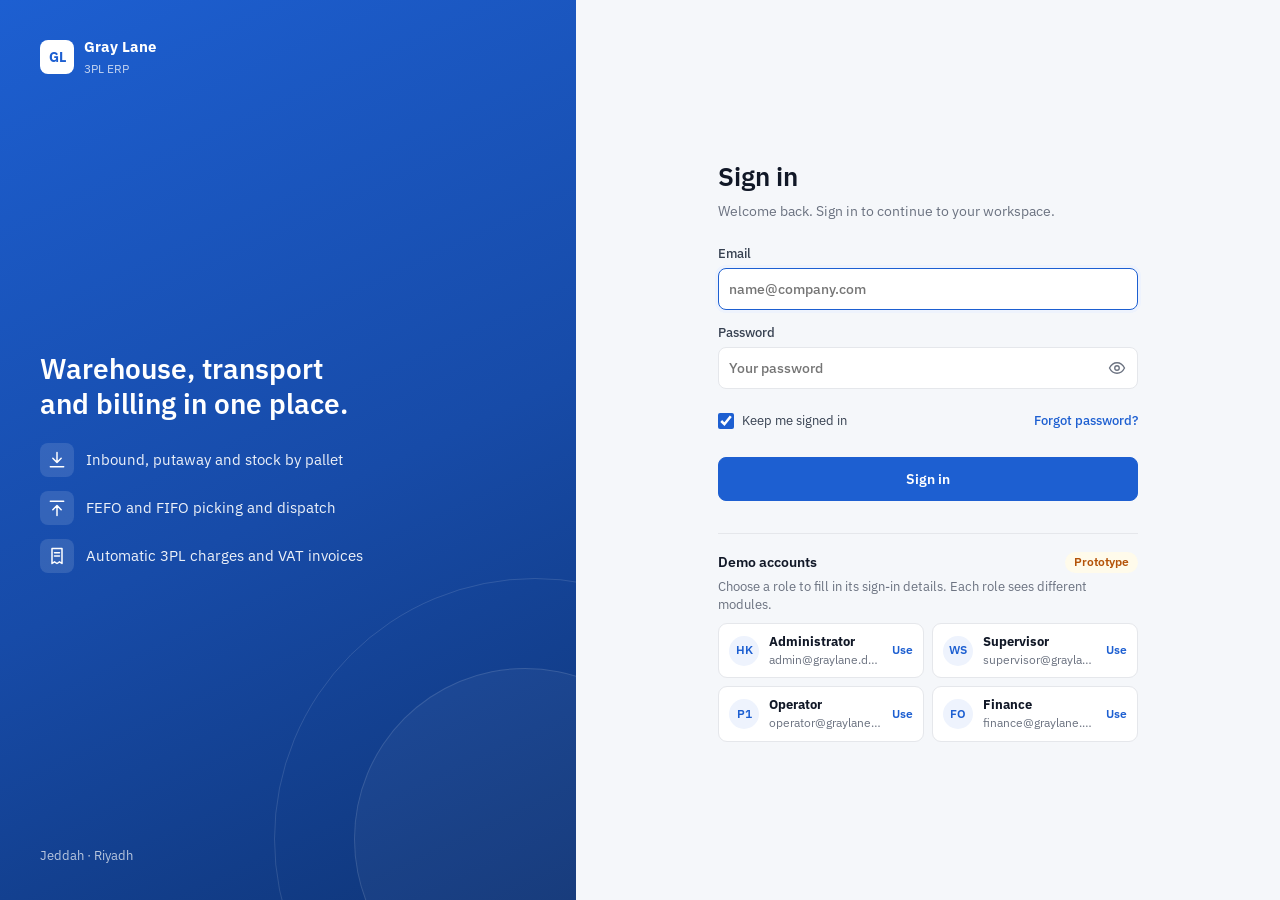
==== login.html @ b4e8d6cc "Add sign-in page with role-based access - login.html: email and password, show/hide password, keep m" ====
<!doctype html>
<html lang="en">
<head>
<meta charset="utf-8">
<meta name="viewport" content="width=device-width, initial-scale=1">
<meta name="description" content="Sign in to Gray Lane 3PL ERP.">
<meta name="color-scheme" content="light dark">
<title>Sign in · Gray Lane 3PL ERP</title>
<link rel="icon" href="data:image/svg+xml,%3Csvg xmlns='http://www.w3.org/2000/svg' viewBox='0 0 32 32'%3E%3Crect width='32' height='32' rx='7' fill='%231D5FD1'/%3E%3Ctext x='16' y='21' font-family='Arial' font-weight='700' font-size='13' fill='white' text-anchor='middle'%3EGL%3C/text%3E%3C/svg%3E">
<link rel="preconnect" href="https://fonts.googleapis.com">
<link rel="preconnect" href="https://fonts.gstatic.com" crossorigin>
<link rel="stylesheet" href="https://fonts.googleapis.com/css2?family=IBM+Plex+Sans:wght@400;500;600;700&family=IBM+Plex+Mono:wght@400;500&display=swap">
<link rel="stylesheet" href="css/styles.css">
<link rel="stylesheet" href="css/login.css">
<script src="js/auth.js"></script>
</head>
<body class="login-page">
<div class="login">
  <aside class="login-hero" aria-hidden="true">
    <div class="brand-row"><div class="logo">GL</div><div><b>Gray Lane</b><span>3PL ERP</span></div></div>
    <div class="hero-copy">
      <h2>Warehouse, transport and billing in one place.</h2>
      <ul>
        <li><svg viewBox="0 0 24 24"><path d="M12 3v12M7 10l5 5 5-5M4 20h16"/></svg>Inbound, putaway and stock by pallet</li>
        <li><svg viewBox="0 0 24 24"><path d="M12 21V9M7 14l5-5 5 5M4 4h16"/></svg>FEFO and FIFO picking and dispatch</li>
        <li><svg viewBox="0 0 24 24"><path d="M6 3h12v18l-3-2-3 2-3-2-3 2zM9 8h6M9 12h6"/></svg>Automatic 3PL charges and VAT invoices</li>
      </ul>
    </div>
    <small>Jeddah · Riyadh</small>
  </aside>

  <main class="login-main">
    <div class="login-card">
      <div class="brand-row mobile-only"><div class="logo">GL</div><div><b>Gray Lane</b><span>3PL ERP</span></div></div>
      <h1>Sign in</h1>
      <p class="note">Welcome back. Sign in to continue to your workspace.</p>

      <form id="loginForm" novalidate>
        <div class="login-err" id="loginErr" role="alert"></div>
        <label class="field" for="email">Email
          <input id="email" name="email" type="email" autocomplete="username" inputmode="email" placeholder="name@company.com" required>
        </label>
        <label class="field" for="password">Password
          <span class="pw">
            <input id="password" name="password" type="password" autocomplete="current-password" placeholder="Your password" required>
            <button type="button" class="pw-toggle" id="pwToggle" aria-label="Show password" aria-pressed="false">
              <svg width="18" height="18" viewBox="0 0 24 24" fill="none" stroke="currentColor" stroke-width="1.8" aria-hidden="true"><path d="M2 12s3.5-7 10-7 10 7 10 7-3.5 7-10 7S2 12 2 12z"/><circle cx="12" cy="12" r="3"/></svg>
            </button>
          </span>
        </label>
        <div class="login-row">
          <label class="chk"><input type="checkbox" id="remember" checked>Keep me signed in</label>
          <button type="button" class="linkish" id="forgot">Forgot password?</button>
        </div>
        <p class="note forgot-note" id="forgotNote" hidden>Ask your Gray Lane administrator to reset your password.</p>
        <button class="btn pri login-btn" type="submit" id="submitBtn">Sign in</button>
      </form>

      <section class="demo" aria-labelledby="demoTitle">
        <div class="demo-h"><h2 id="demoTitle">Demo accounts</h2><span class="pill p-warn">Prototype</span></div>
        <p class="note">Choose a role to fill in its sign-in details. Each role sees different modules.</p>
        <div class="demo-list" id="demoList"></div>
      </section>
    </div>
  </main>
</div>
<script src="js/login.js"></script>
</body>
</html>
---- css/styles.css ----
/* Layout: fixed module sidebar + working area (header, module tabs, content). Mirrors the approved dashboard design. */
:root{
  --bg:#F5F7FA; --surface:#FFFFFF; --surface-2:#F9FAFB; --line:#E5E7EB; --line-2:#F0F1F3;
  --fg:#111827; --fg-2:#374151; --muted:#6B7280; --faint:#9CA3AF;
  --accent:#1D5FD1; --accent-ink:#FFFFFF; --accent-soft:#EEF3FD; --accent-2:#F59E0B;
  --good:#047857; --good-soft:#ECFDF5; --warn:#B45309; --warn-soft:#FFFBEB; --bad:#B91C1C; --bad-soft:#FEF2F2; --info:#1D4ED8; --info-soft:#EFF6FF;
  --shadow:0 10px 30px rgba(17,24,39,.12);
  --font:'IBM Plex Sans',system-ui,-apple-system,'Segoe UI',sans-serif; --mono:'IBM Plex Mono',ui-monospace,Menlo,monospace;
}
@media (prefers-color-scheme: dark){:root:not([data-theme="light"]){
  --bg:#0E1420; --surface:#151D2B; --surface-2:#1A2333; --line:#273246; --line-2:#1F293A;
  --fg:#E8ECF3; --fg-2:#C6CEDB; --muted:#93A0B5; --faint:#6B7891;
  --accent:#5B8DEF; --accent-ink:#0B1220; --accent-soft:#1B2A47; --accent-2:#F5B042;
  --good:#4ADE9A; --good-soft:#12302A; --warn:#F5B042; --warn-soft:#33270F; --bad:#F87171; --bad-soft:#3A1A1D; --info:#7DA6F5; --info-soft:#18284A;
  --shadow:0 10px 30px rgba(0,0,0,.5); color-scheme:dark}}
:root[data-theme="dark"]{
  --bg:#0E1420; --surface:#151D2B; --surface-2:#1A2333; --line:#273246; --line-2:#1F293A;
  --fg:#E8ECF3; --fg-2:#C6CEDB; --muted:#93A0B5; --faint:#6B7891;
  --accent:#5B8DEF; --accent-ink:#0B1220; --accent-soft:#1B2A47; --accent-2:#F5B042;
  --good:#4ADE9A; --good-soft:#12302A; --warn:#F5B042; --warn-soft:#33270F; --bad:#F87171; --bad-soft:#3A1A1D; --info:#7DA6F5; --info-soft:#18284A;
  --shadow:0 10px 30px rgba(0,0,0,.5); color-scheme:dark}
*{box-sizing:border-box}
html,body{height:100%}
body{margin:0;-webkit-font-smoothing:antialiased;-webkit-tap-highlight-color:transparent}
body.modal-open{overflow:hidden}
body{background:var(--bg);color:var(--fg);font-family:var(--font);font-size:14px;line-height:1.45}
a{color:var(--accent)}
button,input,select,textarea{font:inherit;color:inherit}
:focus-visible{outline:2px solid var(--accent);outline-offset:2px}
.num,td.num,th.num{text-align:right;font-variant-numeric:tabular-nums}
.mono{font-family:var(--mono);font-size:12.5px}
.app{display:flex;min-height:100%}
/* sidebar */
.side{width:252px;flex:none;background:var(--surface);border-right:1px solid var(--line);display:flex;flex-direction:column;gap:10px;padding:14px 10px 24px;position:sticky;top:0;height:100vh;overflow-y:auto}
.brand{display:flex;align-items:center;gap:10px;padding:4px 8px 12px;border-bottom:1px solid var(--line-2)}
.logo{width:34px;height:34px;border-radius:8px;background:var(--accent);color:var(--accent-ink);display:grid;place-items:center;font-weight:700;font-size:14px}
.brand b{display:block;font-size:15px}.brand span{font-size:11.5px;color:var(--muted)}
.grp{display:flex;flex-direction:column;gap:1px}
.grp h3{margin:6px 0 2px;padding:0 10px;font-size:11px;letter-spacing:.08em;color:var(--faint);font-weight:600}
.nav{display:flex;align-items:center;gap:10px;width:100%;border:0;background:none;text-align:left;padding:8px 10px;border-radius:6px;color:var(--fg-2);font-size:13.5px;cursor:pointer}
.nav:hover{background:var(--surface-2)}
.nav.on{background:var(--accent-soft);color:var(--accent);font-weight:600}
.nav svg{flex:none}
.nav .chev{margin-left:auto;transition:transform .15s}
.nav.open .chev{transform:rotate(90deg)}
.subs{display:flex;flex-direction:column;margin:0 0 4px 19px;padding-left:16px;border-left:1px solid var(--line)}
.sub{border:0;background:none;text-align:left;padding:5px 8px;border-radius:5px;font-size:13px;color:var(--muted);cursor:pointer}
.sub:hover{color:var(--fg)}.sub.on{color:var(--accent);font-weight:600}
/* main */
.main{flex:1;min-width:0;display:flex;flex-direction:column}
.top{display:flex;align-items:center;gap:10px;flex-wrap:wrap;padding:10px 24px;background:var(--surface);border-bottom:1px solid var(--line);position:sticky;top:env(safe-area-inset-top,0px);z-index:5}
.menu-btn{display:none}
.search{flex:1 1 260px;display:flex;align-items:center;gap:8px;border:1px solid var(--line);border-radius:8px;padding:0 10px;height:38px;background:var(--surface)}
.search input{border:0;outline:0;background:none;width:100%;height:100%}
.pill{font-size:11.5px;font-weight:600;border-radius:999px;padding:2px 9px;white-space:nowrap;display:inline-block}
.p-good{background:var(--good-soft);color:var(--good)}.p-warn{background:var(--warn-soft);color:var(--warn)}.p-bad{background:var(--bad-soft);color:var(--bad)}.p-info{background:var(--info-soft);color:var(--info)}.p-mute{background:var(--surface-2);color:var(--muted);border:1px solid var(--line)}
.user{display:flex;align-items:center;gap:8px}.avatar{width:34px;height:34px;border-radius:50%;background:var(--accent-soft);color:var(--accent);display:grid;place-items:center;font-weight:600;font-size:12.5px}
.user small{display:block;color:var(--muted);font-size:11.5px}
.wrap{padding:20px 24px 48px;display:flex;flex-direction:column;gap:16px;max-width:1280px;width:100%}
.head{display:flex;justify-content:space-between;align-items:flex-end;gap:12px;flex-wrap:wrap}
.crumb{font-size:12.5px;color:var(--muted)}
h1{margin:2px 0 0;font-size:22px;font-weight:600;text-wrap:balance}
h2{margin:0;font-size:14.5px;font-weight:600}
.actions{display:flex;gap:8px;flex-wrap:wrap}
.btn{height:36px;padding:0 14px;border-radius:8px;border:1px solid var(--line);background:var(--surface);cursor:pointer;font-size:13px;font-weight:500;display:inline-flex;align-items:center;gap:6px;white-space:nowrap}
.btn:hover{border-color:var(--faint)}
.btn.pri{background:var(--accent);border-color:var(--accent);color:var(--accent-ink);font-weight:600}
.btn.sm{height:30px;padding:0 10px;font-size:12.5px}
.btn.danger{color:var(--bad)}
.btn:disabled{opacity:.45;cursor:not-allowed}
.tabs{display:flex;gap:4px;border-bottom:1px solid var(--line);overflow-x:auto}
.tab{border:0;background:none;padding:9px 12px;font-size:13px;color:var(--muted);border-bottom:2px solid transparent;cursor:pointer;white-space:nowrap}
.tab.on{color:var(--accent);border-bottom-color:var(--accent);font-weight:600}
.card{background:var(--surface);border:1px solid var(--line);border-radius:10px;min-width:0}
.card-h{display:flex;justify-content:space-between;align-items:center;gap:8px;padding:12px 16px;border-bottom:1px solid var(--line-2);flex-wrap:wrap}
.card-b{padding:14px 16px}
.grid{display:grid;gap:14px}
.g-kpi{grid-template-columns:repeat(auto-fit,minmax(170px,1fr))}
.g-2{grid-template-columns:repeat(auto-fit,minmax(340px,1fr))}
.g-3{grid-template-columns:repeat(auto-fit,minmax(280px,1fr))}
.kpi{padding:14px 16px;display:flex;flex-direction:column;gap:6px}
.kpi span{font-size:12.5px;color:var(--muted)}.kpi b{font-size:25px;font-weight:600;font-variant-numeric:tabular-nums}.kpi small{font-size:12px;color:var(--muted)}
.bar{height:7px;background:var(--line-2);border-radius:4px;overflow:hidden}.bar i{display:block;height:100%;background:var(--accent);border-radius:4px}
.tbl-wrap{overflow-x:auto}
table{width:100%;border-collapse:collapse;font-size:13px}
th{text-align:left;font-weight:500;color:var(--muted);background:var(--surface-2);padding:8px 12px;white-space:nowrap}
td{padding:8px 12px;border-top:1px solid var(--line-2);vertical-align:middle}
tr.click{cursor:pointer}tr.click:hover td{background:var(--surface-2)}
.empty{padding:28px 16px;text-align:center;color:var(--muted)}
.row{display:flex;gap:8px;align-items:center;flex-wrap:wrap}
.note{font-size:12.5px;color:var(--muted)}
.alert{display:flex;gap:10px;padding:10px 16px;border-top:1px solid var(--line-2);align-items:flex-start}
.alert:first-child{border-top:0}
.alert b{display:block;font-size:13px}.alert small{color:var(--muted);font-size:12px}
.dl{display:grid;grid-template-columns:repeat(auto-fit,minmax(150px,1fr));gap:10px 16px}
.dl div span{display:block;font-size:12px;color:var(--muted)}.dl div b{font-weight:500}
.filters{display:flex;gap:8px;flex-wrap:wrap;align-items:center}
.filters select,.filters input,.field input,.field select,.field textarea{height:36px;border:1px solid var(--line);border-radius:8px;padding:0 10px;background:var(--surface);min-width:0}
.field textarea{height:auto;padding:8px 10px;width:100%}
/* modal */
.scrim{position:fixed;inset:0;background:rgba(10,15,25,.45);display:flex;align-items:flex-start;justify-content:center;padding:6vh 16px;z-index:20;overflow-y:auto}
.modal{background:var(--surface);border-radius:12px;box-shadow:var(--shadow);width:min(720px,100%);display:flex;flex-direction:column}
.modal header{display:flex;justify-content:space-between;align-items:center;padding:14px 18px;border-bottom:1px solid var(--line-2)}
.modal header h2{font-size:16px}
.modal .mb{padding:16px 18px;display:flex;flex-direction:column;gap:12px}
.modal footer{display:flex;justify-content:flex-end;gap:8px;padding:12px 18px;border-top:1px solid var(--line-2)}
.fgrid{display:grid;grid-template-columns:repeat(auto-fit,minmax(200px,1fr));gap:12px}
.field{display:flex;flex-direction:column;gap:4px;font-size:12.5px;color:var(--fg-2);min-width:0}
.field input,.field select{width:100%}
.lines{display:flex;flex-direction:column;gap:6px}
.line{display:grid;grid-template-columns:2fr 90px 1fr 1fr 34px;gap:6px}
.line.l3{grid-template-columns:2fr 100px 34px}
.line input,.line select{height:34px;border:1px solid var(--line);border-radius:7px;padding:0 8px;background:var(--surface);min-width:0;width:100%}
.err{color:var(--bad);font-size:12.5px}
#toasts{position:fixed;right:18px;bottom:calc(18px + env(safe-area-inset-bottom,0px));z-index:30;display:flex;flex-direction:column;align-items:flex-end;gap:8px;max-width:min(420px,calc(100% - 36px));pointer-events:none}
.toast{background:var(--fg);color:var(--bg);padding:10px 16px;border-radius:8px;box-shadow:var(--shadow);font-size:13px;animation:toastIn .2s ease-out;transition:opacity .25s,transform .25s}
.toast.out{opacity:0;transform:translateY(6px)}
@keyframes toastIn{from{opacity:0;transform:translateY(8px)}}
/* smooth motion */
.scrim{animation:fadeIn .15s ease-out}
.modal{animation:modalIn .18s ease-out}
@keyframes fadeIn{from{opacity:0}}
@keyframes modalIn{from{opacity:0;transform:translateY(10px) scale(.985)}}
#view.enter>*{animation:viewIn .18s ease-out}
@keyframes viewIn{from{opacity:0;transform:translateY(4px)}}
.btn,.nav,.sub,.tab,.icon-btn,tr.click td{transition:background-color .12s,border-color .12s,color .12s}
.btn:active:not(:disabled){transform:translateY(1px)}
tr.click:focus-visible{outline:2px solid var(--accent);outline-offset:-2px}
.sim{font-size:11px;color:var(--warn);font-weight:600}
.chart text{fill:var(--muted);font-size:11px}
.icon-btn{width:30px;height:30px;border:1px solid var(--line);border-radius:7px;background:var(--surface);cursor:pointer;display:grid;place-items:center}
.full{grid-column:1/-1}
.seg{display:inline-flex;border:1px solid var(--line);border-radius:8px;overflow:hidden;align-self:flex-start;background:var(--surface)}
.seg label{position:relative;display:flex;align-items:center;height:36px;padding:0 16px;font-size:13px;cursor:pointer;border-right:1px solid var(--line);color:var(--fg-2)}
.seg label:last-child{border-right:0}
.seg input{position:absolute;opacity:0;width:1px;height:1px}
.seg label:has(input:checked){background:var(--accent-soft);color:var(--accent);font-weight:600}
.seg label:has(input:focus-visible){outline:2px solid var(--accent);outline-offset:-2px}
.seg label:has(input:disabled){cursor:not-allowed;opacity:.7}
.chk{display:inline-flex;align-items:center;gap:8px;min-height:36px;font-size:13px;cursor:pointer;color:var(--fg-2)}
.chk input{width:16px;height:16px;accent-color:var(--accent);margin:0}
.crow{display:flex;align-items:center;gap:8px;flex-wrap:wrap;font-size:13px}
.crow select{width:150px;height:34px;border:1px solid var(--line);border-radius:7px;padding:0 8px;background:var(--surface)}
.crow input{width:110px;height:34px;border:1px solid var(--line);border-radius:7px;padding:0 8px;background:var(--surface)}
.subbox{border:1px dashed var(--line);border-radius:8px;padding:12px;display:flex;flex-direction:column;gap:10px}
.err:empty{display:none}
#itErr{background:var(--bad-soft);border-radius:8px;padding:10px 14px}
.form-foot{display:flex;justify-content:flex-end;gap:8px;flex-wrap:wrap}
@media (max-width:900px){
  .side{position:fixed;left:0;top:0;z-index:15;transform:translateX(-105%);transition:transform .2s;box-shadow:var(--shadow)}
  .side.show{transform:none}
  .menu-btn{display:grid}
  .top{padding:10px 16px}.wrap{padding:16px 16px 40px}
  .user div{display:none}
  .line,.line.l3{grid-template-columns:1fr 1fr}
}
@media (max-width:900px){
  body.menu-open::after{content:"";position:fixed;inset:0;background:rgba(10,15,25,.4);z-index:14;animation:fadeIn .15s ease-out}
}
@media (prefers-reduced-motion:reduce){*{transition:none!important;animation:none!important}}
---- css/login.css ----
/* Sign-in page. Uses the colour tokens and .field/.btn/.chk styles from styles.css. */
.login-page{min-height:100%}
.login{display:grid;grid-template-columns:minmax(320px,0.9fr) 1.1fr;min-height:100vh}
.brand-row{display:flex;align-items:center;gap:10px}
.brand-row b{display:block;font-size:15px}.brand-row span{font-size:11.5px;opacity:.75}

/* left panel */
.login-hero{position:relative;overflow:hidden;display:flex;flex-direction:column;justify-content:space-between;gap:32px;padding:36px 40px;
  background:linear-gradient(155deg,#1D5FD1 0%,#174BA8 55%,#0F3577 100%);color:#fff}
.login-hero::before,.login-hero::after{content:"";position:absolute;border-radius:50%;border:1px solid rgba(255,255,255,.12);pointer-events:none}
.login-hero::before{width:520px;height:520px;right:-220px;bottom:-200px}
.login-hero::after{width:340px;height:340px;right:-120px;bottom:-110px;background:rgba(255,255,255,.04)}
.login-hero .logo{background:#fff;color:#1D5FD1}
.hero-copy{position:relative;z-index:1;max-width:420px}
.hero-copy h2{font-size:28px;line-height:1.25;font-weight:600;margin:0 0 22px;text-wrap:balance}
.hero-copy ul{list-style:none;margin:0;padding:0;display:flex;flex-direction:column;gap:14px}
.hero-copy li{display:flex;align-items:center;gap:12px;font-size:14.5px;color:rgba(255,255,255,.92)}
.hero-copy svg{width:34px;height:34px;padding:7px;flex:none;border-radius:8px;background:rgba(255,255,255,.12);fill:none;stroke:#fff;stroke-width:1.8;stroke-linecap:round;stroke-linejoin:round}
.login-hero small{position:relative;z-index:1;font-size:12.5px;color:rgba(255,255,255,.7)}

/* right panel */
.login-main{display:flex;align-items:center;justify-content:center;padding:40px 24px;background:var(--bg)}
.login-card{width:min(420px,100%);display:flex;flex-direction:column;gap:6px;animation:cardIn .25s ease-out}
@keyframes cardIn{from{opacity:0;transform:translateY(8px)}}
.login-card h1{font-size:26px;margin:0}
.login-card>.note{margin:0 0 18px;font-size:13.5px}
.mobile-only{display:none}
#loginForm{display:flex;flex-direction:column;gap:14px}
#loginForm .field{font-size:13px;font-weight:500}
#loginForm .field input{height:42px;font-size:14px;border-radius:8px;transition:border-color .12s,box-shadow .12s}
#loginForm .field input:focus{outline:none;border-color:var(--accent);box-shadow:0 0 0 3px var(--accent-soft)}
.pw{position:relative;display:block}
.pw input{padding-right:44px!important}
.pw-toggle{position:absolute;right:4px;top:50%;transform:translateY(-50%);width:34px;height:34px;display:grid;place-items:center;border:0;border-radius:6px;background:none;color:var(--muted);cursor:pointer}
.pw-toggle:hover{color:var(--fg);background:var(--surface-2)}
.pw-toggle[aria-pressed="true"]{color:var(--accent)}
.login-row{display:flex;justify-content:space-between;align-items:center;gap:8px;flex-wrap:wrap}
.linkish{border:0;background:none;padding:4px 0;color:var(--accent);font-size:13px;font-weight:500;cursor:pointer}
.linkish:hover{text-decoration:underline}
.forgot-note{margin:-6px 0 0}
.login-btn{height:44px;justify-content:center;font-size:14px;margin-top:4px}
.login-err{display:none;background:var(--bad-soft);color:var(--bad);border-radius:8px;padding:10px 14px;font-size:13px}
.login-err:not(:empty){display:block}
.shake{animation:shake .32s}
@keyframes shake{20%,60%{transform:translateX(-5px)}40%,80%{transform:translateX(5px)}}

/* demo accounts */
.demo{margin-top:26px;padding-top:18px;border-top:1px solid var(--line)}
.demo-h{display:flex;align-items:center;justify-content:space-between;gap:8px}
.demo-h h2{font-size:14px}
.demo>.note{margin:4px 0 10px}
.demo-list{display:grid;grid-template-columns:1fr 1fr;gap:8px}
.demo-acc{display:flex;align-items:center;gap:10px;min-width:0;text-align:left;padding:9px 10px;border:1px solid var(--line);border-radius:9px;background:var(--surface);cursor:pointer;transition:border-color .12s,background-color .12s}
.demo-acc:hover{border-color:var(--faint)}
.demo-acc.on{border-color:var(--accent);background:var(--accent-soft)}
.demo-acc .avatar{width:30px;height:30px;font-size:11.5px;flex:none}
.demo-acc span:nth-child(2){min-width:0;flex:1}
.demo-acc b{display:block;font-size:13px}
.demo-acc small{display:block;font-size:11.5px;color:var(--muted);overflow:hidden;text-overflow:ellipsis;white-space:nowrap}
.demo-fill{font-size:11.5px;font-weight:600;color:var(--accent)}

body.leaving .login-card{opacity:0;transform:translateY(-6px);transition:opacity .18s,transform .18s}

@media (max-width:860px){
  .login{grid-template-columns:1fr}
  .login-hero{display:none}
  .mobile-only{display:flex;margin-bottom:18px}
  .mobile-only .logo{background:var(--accent);color:var(--accent-ink)}
  .login-main{align-items:flex-start;padding:32px 16px}
}
@media (max-width:420px){ .demo-list{grid-template-columns:1fr} }
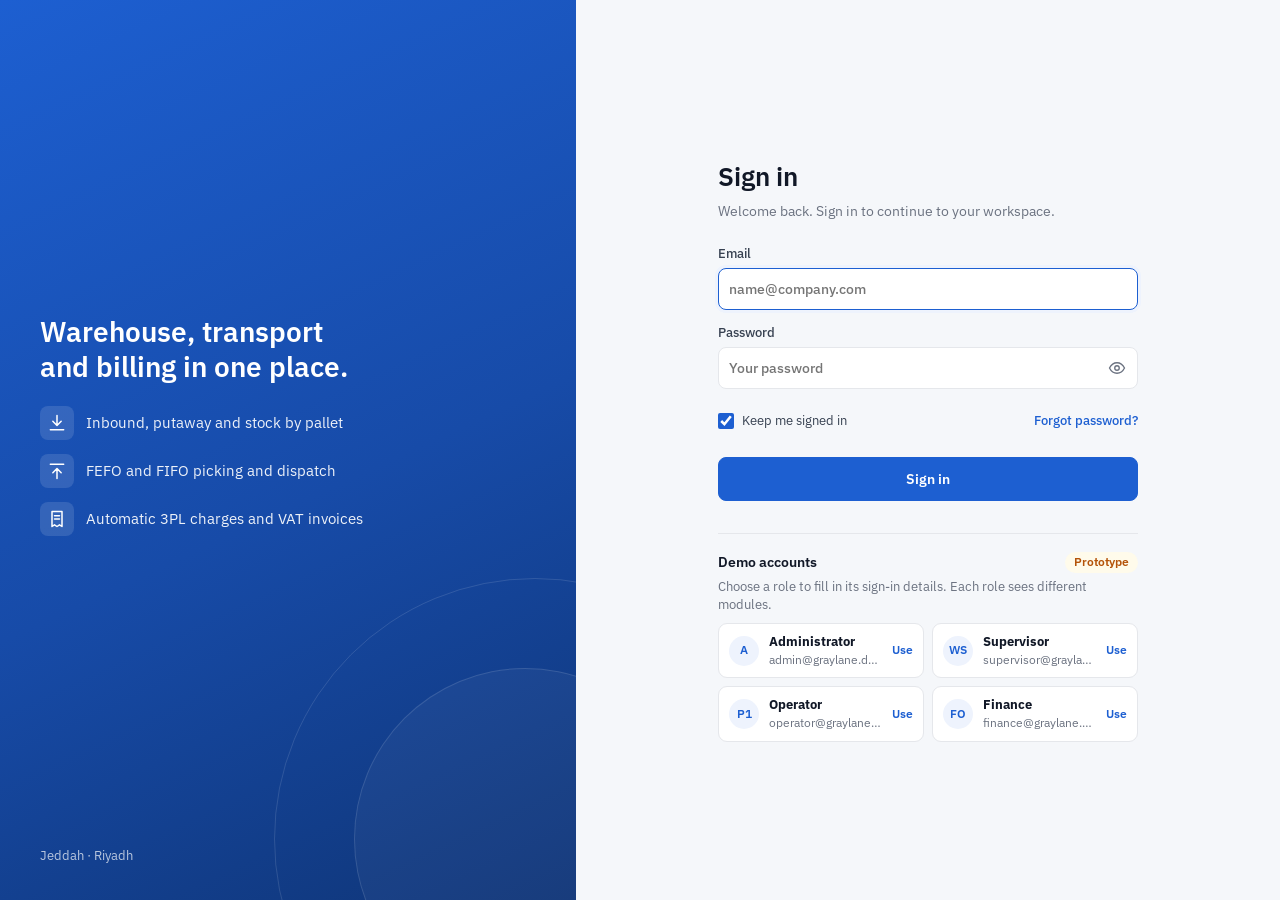
==== commit 759c4682: "Remove the logo block from the sign-in page Co-Authored-By: Claude Opus 5.5 <noreply@anthropic.com>" ====
--- a/login.html
+++ b/login.html
@@ -17,7 +17,6 @@
 <body class="login-page">
 <div class="login">
   <aside class="login-hero" aria-hidden="true">
-    <div class="brand-row"><div class="logo">GL</div><div><b>Gray Lane</b><span>3PL ERP</span></div></div>
     <div class="hero-copy">
       <h2>Warehouse, transport and billing in one place.</h2>
       <ul>
@@ -31,7 +30,6 @@
 
   <main class="login-main">
     <div class="login-card">
-      <div class="brand-row mobile-only"><div class="logo">GL</div><div><b>Gray Lane</b><span>3PL ERP</span></div></div>
       <h1>Sign in</h1>
       <p class="note">Welcome back. Sign in to continue to your workspace.</p>
 
--- a/css/styles.css
+++ b/css/styles.css
@@ -158,3 +158,9 @@
   body.menu-open::after{content:"";position:fixed;inset:0;background:rgba(10,15,25,.4);z-index:14;animation:fadeIn .15s ease-out}
 }
 @media (prefers-reduced-motion:reduce){*{transition:none!important;animation:none!important}}
+/* roles & permissions grid */
+.matrix th.mx-c,.matrix td.mx-c{text-align:center;vertical-align:middle;min-width:110px}
+.matrix td:first-child{min-width:220px}
+.matrix input.acc{width:18px;height:18px;margin:0;accent-color:var(--accent);cursor:pointer}
+.matrix input.acc:disabled{cursor:not-allowed;opacity:.6}
+.matrix tbody tr:hover td{background:var(--surface-2)}
--- a/css/login.css
+++ b/css/login.css
@@ -1,8 +1,6 @@
 /* Sign-in page. Uses the colour tokens and .field/.btn/.chk styles from styles.css. */
 .login-page{min-height:100%}
 .login{display:grid;grid-template-columns:minmax(320px,0.9fr) 1.1fr;min-height:100vh}
-.brand-row{display:flex;align-items:center;gap:10px}
-.brand-row b{display:block;font-size:15px}.brand-row span{font-size:11.5px;opacity:.75}
 
 /* left panel */
 .login-hero{position:relative;overflow:hidden;display:flex;flex-direction:column;justify-content:space-between;gap:32px;padding:36px 40px;
@@ -10,13 +8,12 @@
 .login-hero::before,.login-hero::after{content:"";position:absolute;border-radius:50%;border:1px solid rgba(255,255,255,.12);pointer-events:none}
 .login-hero::before{width:520px;height:520px;right:-220px;bottom:-200px}
 .login-hero::after{width:340px;height:340px;right:-120px;bottom:-110px;background:rgba(255,255,255,.04)}
-.login-hero .logo{background:#fff;color:#1D5FD1}
-.hero-copy{position:relative;z-index:1;max-width:420px}
+.hero-copy{position:relative;z-index:1;max-width:420px;margin-top:auto}
 .hero-copy h2{font-size:28px;line-height:1.25;font-weight:600;margin:0 0 22px;text-wrap:balance}
 .hero-copy ul{list-style:none;margin:0;padding:0;display:flex;flex-direction:column;gap:14px}
 .hero-copy li{display:flex;align-items:center;gap:12px;font-size:14.5px;color:rgba(255,255,255,.92)}
 .hero-copy svg{width:34px;height:34px;padding:7px;flex:none;border-radius:8px;background:rgba(255,255,255,.12);fill:none;stroke:#fff;stroke-width:1.8;stroke-linecap:round;stroke-linejoin:round}
-.login-hero small{position:relative;z-index:1;font-size:12.5px;color:rgba(255,255,255,.7)}
+.login-hero small{position:relative;z-index:1;margin-top:auto;font-size:12.5px;color:rgba(255,255,255,.7)}
 
 /* right panel */
 .login-main{display:flex;align-items:center;justify-content:center;padding:40px 24px;background:var(--bg)}
@@ -24,7 +21,6 @@
 @keyframes cardIn{from{opacity:0;transform:translateY(8px)}}
 .login-card h1{font-size:26px;margin:0}
 .login-card>.note{margin:0 0 18px;font-size:13.5px}
-.mobile-only{display:none}
 #loginForm{display:flex;flex-direction:column;gap:14px}
 #loginForm .field{font-size:13px;font-weight:500}
 #loginForm .field input{height:42px;font-size:14px;border-radius:8px;transition:border-color .12s,box-shadow .12s}
@@ -64,8 +60,6 @@
 @media (max-width:860px){
   .login{grid-template-columns:1fr}
   .login-hero{display:none}
-  .mobile-only{display:flex;margin-bottom:18px}
-  .mobile-only .logo{background:var(--accent);color:var(--accent-ink)}
   .login-main{align-items:flex-start;padding:32px 16px}
 }
 @media (max-width:420px){ .demo-list{grid-template-columns:1fr} }
